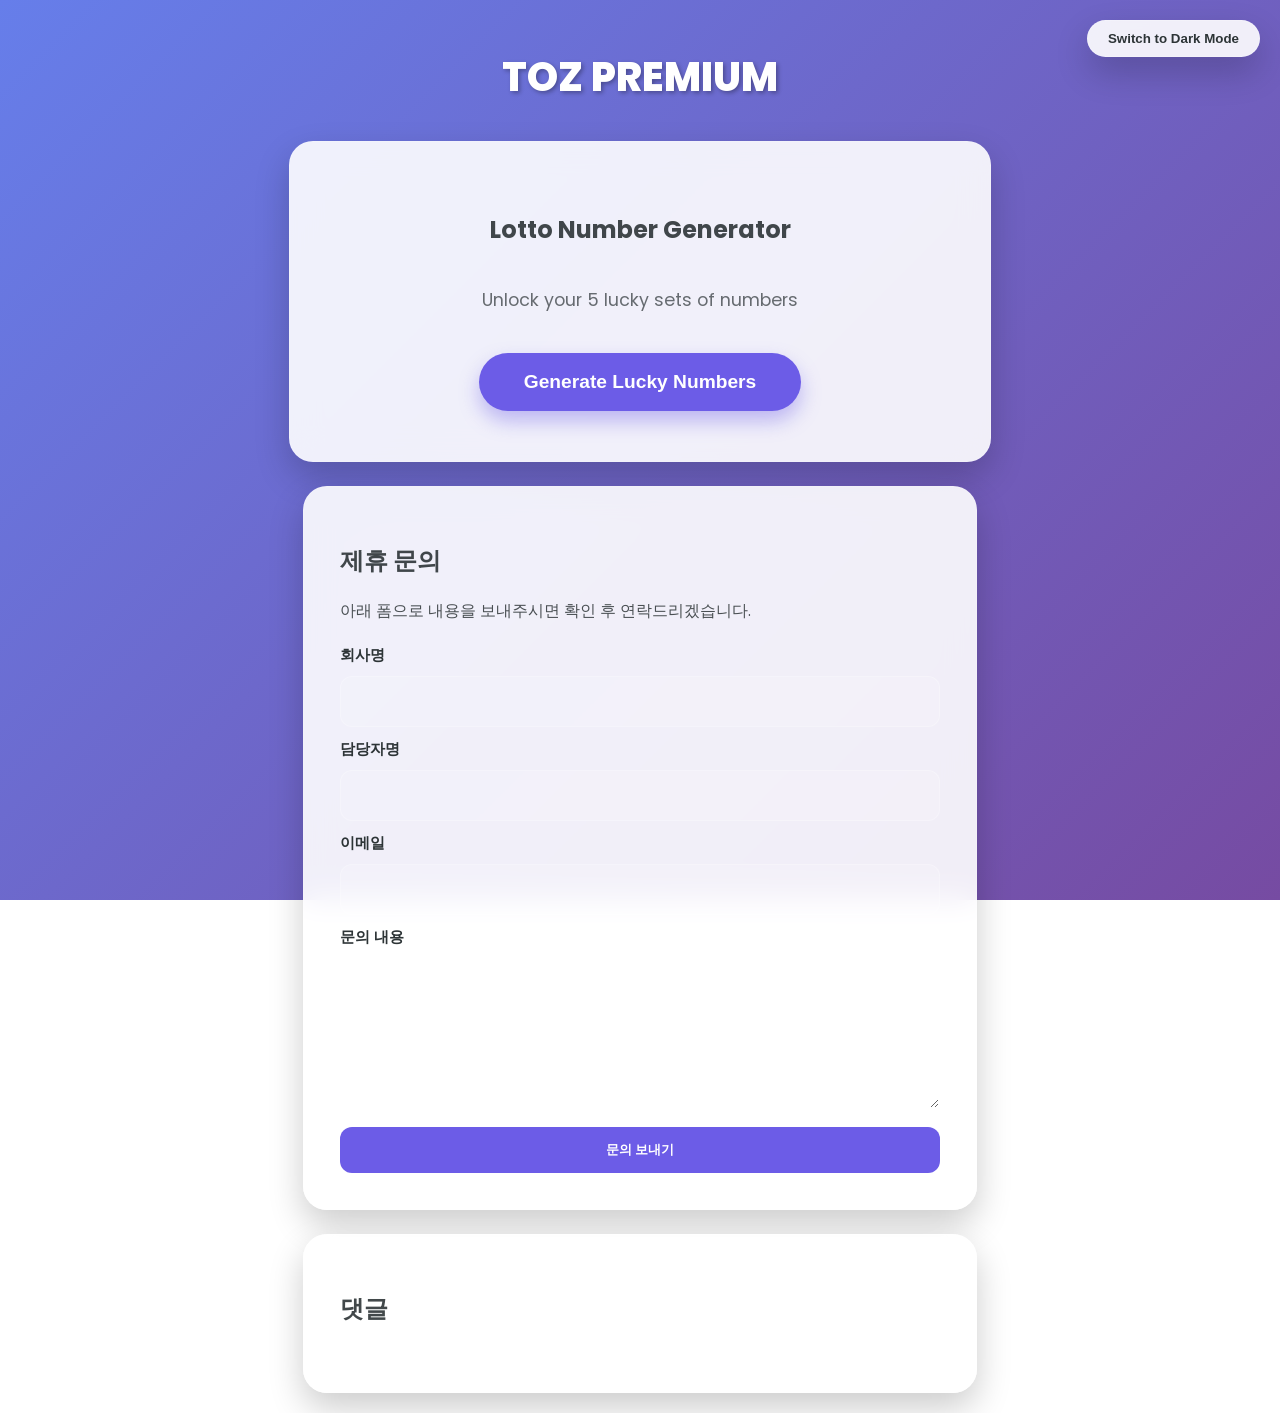
==== index.html @ 19b999ed "Add Disqus comments section to homepage" ====
<!doctype html>
<html lang="ko">
<head>
  <meta charset="UTF-8" />
  <meta name="viewport" content="width=device-width, initial-scale=1.0" />
  <title>Toz Premium Lotto | 제휴 문의</title>
  <link rel="preconnect" href="https://fonts.googleapis.com">
  <link rel="preconnect" href="https://fonts.gstatic.com" crossorigin>
  <link href="https://fonts.googleapis.com/css2?family=Poppins:wght@300;400;600;800&display=swap" rel="stylesheet">
  <link href="style.css" rel="stylesheet">
</head>
<body>
  <h1>TOZ PREMIUM</h1>
  
  <div class="controls">
    <button id="theme-toggle">Switch Mode</button>
  </div>

  <div class="lotto-container">
    <h2>Lotto Number Generator</h2>
    <div id="lotto-results" class="results-container">
      <span class="placeholder">Unlock your 5 lucky sets of numbers</span>
    </div>
    <button id="generate-lotto">Generate Lucky Numbers</button>
  </div>

  <section class="contact-container">
    <h2>제휴 문의</h2>
    <p class="contact-description">아래 폼으로 내용을 보내주시면 확인 후 연락드리겠습니다.</p>
    <form
      action="https://formspree.io/f/mbdabpjo"
      method="POST"
      class="partner-form"
    >
      <label for="company">회사명</label>
      <input id="company" name="company" type="text" required>

      <label for="name">담당자명</label>
      <input id="name" name="name" type="text" required>

      <label for="email">이메일</label>
      <input id="email" name="email" type="email" required>

      <label for="message">문의 내용</label>
      <textarea id="message" name="message" rows="5" required></textarea>

      <input type="hidden" name="_subject" value="TOZ PREMIUM 제휴 문의">
      <button type="submit" class="submit-btn">문의 보내기</button>
    </form>
  </section>

  <section class="comments-container">
    <h2>댓글</h2>
    <div id="disqus_thread"></div>
    <script>
      /*
      var disqus_config = function () {
        this.page.url = PAGE_URL;
        this.page.identifier = PAGE_IDENTIFIER;
      };
      */
      (function () {
        var d = document, s = d.createElement('script');
        s.src = 'https://toz-project.disqus.com/embed.js';
        s.setAttribute('data-timestamp', +new Date());
        (d.head || d.body).appendChild(s);
      })();
    </script>
    <noscript>
      Please enable JavaScript to view the
      <a href="https://disqus.com/?ref_noscript">comments powered by Disqus.</a>
    </noscript>
  </section>

  <script src="main.js"></script>
</body>
</html>
---- style.css ----
:root {
  --bg-gradient: linear-gradient(135deg, #667eea 0%, #764ba2 100%);
  --text-color: #2d3436;
  --card-bg: rgba(255, 255, 255, 0.9);
  --accent-color: #6c5ce7;
  --shadow: 0 15px 35px rgba(0, 0, 0, 0.2);
  --ball-shadow: inset -4px -4px 10px rgba(0,0,0,0.3), 4px 4px 10px rgba(0,0,0,0.2);
}

[data-theme='dark'] {
  --bg-gradient: linear-gradient(135deg, #0f0c29 0%, #302b63 50%, #24243e 100%);
  --text-color: #f5f6fa;
  --card-bg: rgba(30, 30, 30, 0.8);
  --accent-color: #a29bfe;
  --shadow: 0 15px 35px rgba(0, 0, 0, 0.6);
}

body {
  background: var(--bg-gradient);
  background-attachment: fixed;
  color: var(--text-color);
  font-family: 'Poppins', 'Segoe UI', sans-serif;
  display: flex;
  flex-direction: column;
  align-items: center;
  justify-content: center;
  min-height: 100vh;
  margin: 0;
  padding: 20px;
  transition: all 0.5s ease;
  gap: 24px;
}

.controls {
  position: fixed;
  top: 20px;
  right: 20px;
  z-index: 100;
}

#theme-toggle {
  background: var(--card-bg);
  backdrop-filter: blur(10px);
  border: 1px solid rgba(255,255,255,0.2);
  padding: 10px 20px;
  border-radius: 30px;
  font-weight: 600;
  color: var(--text-color);
  box-shadow: var(--shadow);
}

.lotto-container {
  background: var(--card-bg);
  backdrop-filter: blur(15px);
  padding: 50px;
  border-radius: 24px;
  width: 100%;
  max-width: 600px;
  text-align: center;
  box-shadow: var(--shadow);
  border: 1px solid rgba(255,255,255,0.1);
  transform: translateY(0);
  transition: transform 0.3s ease;
}

.lotto-container:hover {
  transform: translateY(-5px);
}

h1 {
  font-size: 2.5rem;
  font-weight: 800;
  margin-bottom: 10px;
  color: #fff;
  text-shadow: 2px 2px 4px rgba(0,0,0,0.3);
}

h2 {
  font-size: 1.5rem;
  margin-bottom: 30px;
  opacity: 0.9;
}

.results-container {
  display: flex;
  flex-direction: column;
  gap: 20px;
  margin: 40px 0;
}

.numbers-row {
  display: flex;
  gap: 15px;
  justify-content: center;
  padding: 15px;
  background: rgba(255,255,255,0.1);
  border-radius: 100px;
  animation: slideIn 0.6s cubic-bezier(0.23, 1, 0.32, 1);
}

@keyframes slideIn {
  from { opacity: 0; transform: scale(0.8) translateY(20px); }
  to { opacity: 1; transform: scale(1) translateY(0); }
}

.lotto-ball {
  width: 48px;
  height: 48px;
  border-radius: 50%;
  display: flex;
  align-items: center;
  justify-content: center;
  font-weight: 700;
  font-size: 1.2rem;
  color: #fff;
  box-shadow: var(--ball-shadow);
  transition: transform 0.2s ease;
  cursor: default;
}

.lotto-ball:hover {
  transform: scale(1.1) rotate(10deg);
}

#generate-lotto {
  background: var(--accent-color);
  color: white;
  border: none;
  padding: 18px 45px;
  font-size: 1.2rem;
  font-weight: 700;
  border-radius: 50px;
  box-shadow: 0 10px 20px rgba(108, 92, 231, 0.4);
}

#generate-lotto:hover {
  filter: brightness(1.1);
  box-shadow: 0 15px 30px rgba(108, 92, 231, 0.6);
}

.placeholder {
  font-size: 1.1rem;
  opacity: 0.7;
}

.contact-container {
  background: var(--card-bg);
  backdrop-filter: blur(15px);
  padding: 36px;
  border-radius: 24px;
  width: 100%;
  max-width: 600px;
  box-shadow: var(--shadow);
  border: 1px solid rgba(255, 255, 255, 0.1);
}

.comments-container {
  background: var(--card-bg);
  backdrop-filter: blur(15px);
  padding: 36px;
  border-radius: 24px;
  width: 100%;
  max-width: 600px;
  box-shadow: var(--shadow);
  border: 1px solid rgba(255, 255, 255, 0.1);
}

.contact-description {
  margin: -10px 0 20px;
  opacity: 0.85;
}

.partner-form {
  display: flex;
  flex-direction: column;
  gap: 10px;
}

.partner-form label {
  font-size: 0.95rem;
  font-weight: 600;
  text-align: left;
}

.partner-form input,
.partner-form textarea {
  width: 100%;
  box-sizing: border-box;
  border: 1px solid rgba(255, 255, 255, 0.25);
  background: rgba(255, 255, 255, 0.12);
  color: var(--text-color);
  border-radius: 12px;
  padding: 12px 14px;
  font: inherit;
}

.partner-form input:focus,
.partner-form textarea:focus {
  outline: 2px solid var(--accent-color);
  outline-offset: 2px;
}

.submit-btn {
  margin-top: 8px;
  background: var(--accent-color);
  color: #fff;
  border: none;
  border-radius: 12px;
  font-weight: 700;
  padding: 14px 18px;
}

.submit-btn:hover {
  filter: brightness(1.08);
}

@media (max-width: 640px) {
  .lotto-container,
  .contact-container,
  .comments-container {
    padding: 24px;
  }

  .numbers-row {
    gap: 8px;
    padding: 10px;
  }

  .lotto-ball {
    width: 38px;
    height: 38px;
    font-size: 1rem;
  }
}
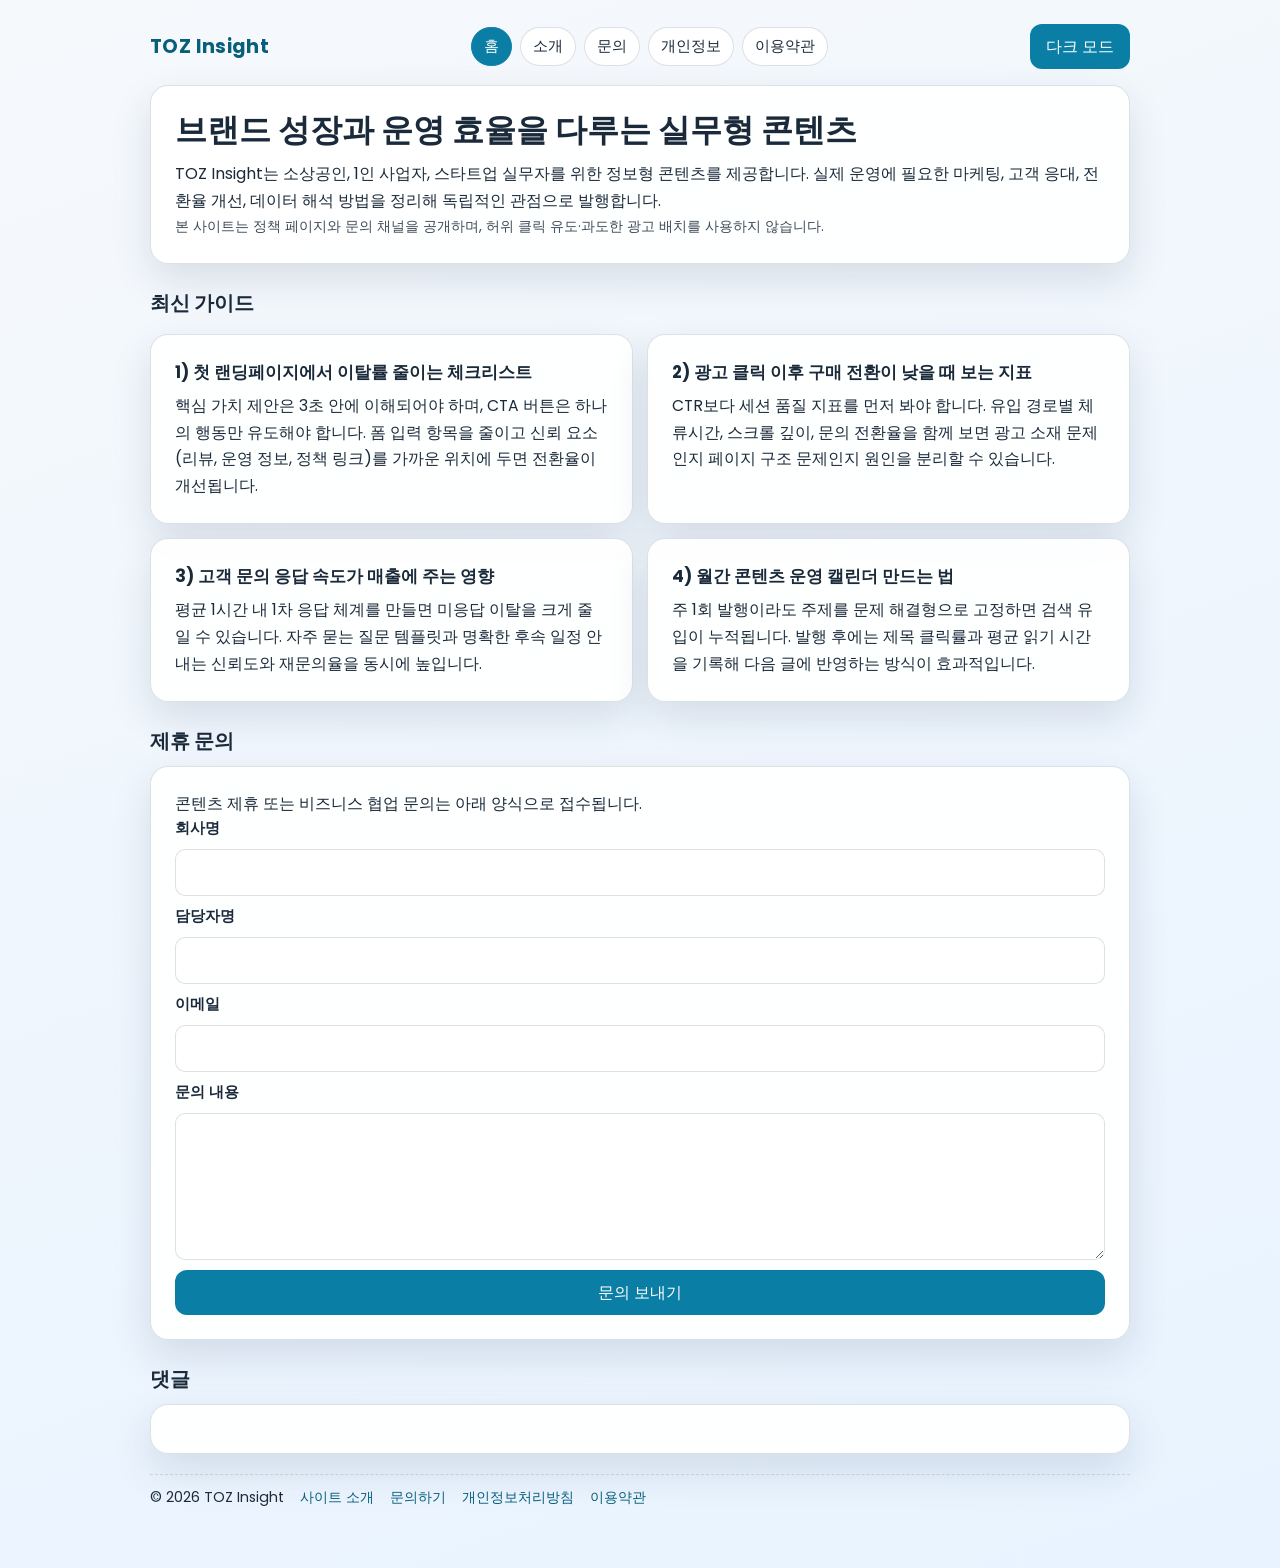
==== commit f995a67b: "Restructure site for AdSense readiness" ====
--- a/index.html
+++ b/index.html
@@ -3,74 +3,117 @@
 <head>
   <meta charset="UTF-8" />
   <meta name="viewport" content="width=device-width, initial-scale=1.0" />
-  <title>Toz Premium Lotto | 제휴 문의</title>
-  <link rel="preconnect" href="https://fonts.googleapis.com">
-  <link rel="preconnect" href="https://fonts.gstatic.com" crossorigin>
-  <link href="https://fonts.googleapis.com/css2?family=Poppins:wght@300;400;600;800&display=swap" rel="stylesheet">
-  <link href="style.css" rel="stylesheet">
+  <title>TOZ Insight | 비즈니스 성장 가이드</title>
+  <meta name="description" content="광고 심사 친화형 정보 콘텐츠, 제휴 문의, 독자 댓글을 제공하는 TOZ Insight 공식 페이지입니다." />
+  <link rel="preconnect" href="https://fonts.googleapis.com" />
+  <link rel="preconnect" href="https://fonts.gstatic.com" crossorigin />
+  <link href="https://fonts.googleapis.com/css2?family=Poppins:wght@300;400;600;700&display=swap" rel="stylesheet" />
+  <link href="style.css" rel="stylesheet" />
 </head>
 <body>
-  <h1>TOZ PREMIUM</h1>
-  
-  <div class="controls">
-    <button id="theme-toggle">Switch Mode</button>
-  </div>
+  <main class="page">
+    <header class="topbar">
+      <div class="brand">TOZ Insight</div>
+      <nav>
+        <a href="index.html">홈</a>
+        <a href="about.html">소개</a>
+        <a href="contact.html">문의</a>
+        <a href="privacy.html">개인정보</a>
+        <a href="terms.html">이용약관</a>
+      </nav>
+      <button id="theme-toggle" type="button">다크 모드</button>
+    </header>
 
-  <div class="lotto-container">
-    <h2>Lotto Number Generator</h2>
-    <div id="lotto-results" class="results-container">
-      <span class="placeholder">Unlock your 5 lucky sets of numbers</span>
-    </div>
-    <button id="generate-lotto">Generate Lucky Numbers</button>
-  </div>
+    <section class="card hero">
+      <h1>브랜드 성장과 운영 효율을 다루는 실무형 콘텐츠</h1>
+      <p>
+        TOZ Insight는 소상공인, 1인 사업자, 스타트업 실무자를 위한 정보형 콘텐츠를 제공합니다.
+        실제 운영에 필요한 마케팅, 고객 응대, 전환율 개선, 데이터 해석 방법을 정리해 독립적인 관점으로 발행합니다.
+      </p>
+      <p class="notice">
+        본 사이트는 정책 페이지와 문의 채널을 공개하며, 허위 클릭 유도·과도한 광고 배치를 사용하지 않습니다.
+      </p>
+    </section>
 
-  <section class="contact-container">
-    <h2>제휴 문의</h2>
-    <p class="contact-description">아래 폼으로 내용을 보내주시면 확인 후 연락드리겠습니다.</p>
-    <form
-      action="https://formspree.io/f/mbdabpjo"
-      method="POST"
-      class="partner-form"
-    >
-      <label for="company">회사명</label>
-      <input id="company" name="company" type="text" required>
+    <h2 class="section-title">최신 가이드</h2>
+    <section class="grid">
+      <article class="card article">
+        <h2>1) 첫 랜딩페이지에서 이탈률 줄이는 체크리스트</h2>
+        <p>
+          핵심 가치 제안은 3초 안에 이해되어야 하며, CTA 버튼은 하나의 행동만 유도해야 합니다.
+          폼 입력 항목을 줄이고 신뢰 요소(리뷰, 운영 정보, 정책 링크)를 가까운 위치에 두면 전환율이 개선됩니다.
+        </p>
+      </article>
+      <article class="card article">
+        <h2>2) 광고 클릭 이후 구매 전환이 낮을 때 보는 지표</h2>
+        <p>
+          CTR보다 세션 품질 지표를 먼저 봐야 합니다. 유입 경로별 체류시간, 스크롤 깊이, 문의 전환율을 함께 보면
+          광고 소재 문제인지 페이지 구조 문제인지 원인을 분리할 수 있습니다.
+        </p>
+      </article>
+      <article class="card article">
+        <h2>3) 고객 문의 응답 속도가 매출에 주는 영향</h2>
+        <p>
+          평균 1시간 내 1차 응답 체계를 만들면 미응답 이탈을 크게 줄일 수 있습니다.
+          자주 묻는 질문 템플릿과 명확한 후속 일정 안내는 신뢰도와 재문의율을 동시에 높입니다.
+        </p>
+      </article>
+      <article class="card article">
+        <h2>4) 월간 콘텐츠 운영 캘린더 만드는 법</h2>
+        <p>
+          주 1회 발행이라도 주제를 문제 해결형으로 고정하면 검색 유입이 누적됩니다.
+          발행 후에는 제목 클릭률과 평균 읽기 시간을 기록해 다음 글에 반영하는 방식이 효과적입니다.
+        </p>
+      </article>
+    </section>
 
-      <label for="name">담당자명</label>
-      <input id="name" name="name" type="text" required>
+    <h2 class="section-title">제휴 문의</h2>
+    <section class="card">
+      <p class="copy">콘텐츠 제휴 또는 비즈니스 협업 문의는 아래 양식으로 접수됩니다.</p>
+      <form action="https://formspree.io/f/mbdabpjo" method="POST">
+        <label for="company">회사명</label>
+        <input id="company" name="company" type="text" required />
 
-      <label for="email">이메일</label>
-      <input id="email" name="email" type="email" required>
+        <label for="name">담당자명</label>
+        <input id="name" name="name" type="text" required />
 
-      <label for="message">문의 내용</label>
-      <textarea id="message" name="message" rows="5" required></textarea>
+        <label for="email">이메일</label>
+        <input id="email" name="email" type="email" required />
 
-      <input type="hidden" name="_subject" value="TOZ PREMIUM 제휴 문의">
-      <button type="submit" class="submit-btn">문의 보내기</button>
-    </form>
-  </section>
+        <label for="message">문의 내용</label>
+        <textarea id="message" name="message" rows="5" required></textarea>
 
-  <section class="comments-container">
-    <h2>댓글</h2>
-    <div id="disqus_thread"></div>
-    <script>
-      /*
-      var disqus_config = function () {
-        this.page.url = PAGE_URL;
-        this.page.identifier = PAGE_IDENTIFIER;
-      };
-      */
-      (function () {
-        var d = document, s = d.createElement('script');
-        s.src = 'https://toz-project.disqus.com/embed.js';
-        s.setAttribute('data-timestamp', +new Date());
-        (d.head || d.body).appendChild(s);
-      })();
-    </script>
-    <noscript>
-      Please enable JavaScript to view the
-      <a href="https://disqus.com/?ref_noscript">comments powered by Disqus.</a>
-    </noscript>
-  </section>
+        <input type="hidden" name="_subject" value="TOZ Insight 제휴 문의" />
+        <button type="submit">문의 보내기</button>
+      </form>
+    </section>
+
+    <h2 class="section-title">댓글</h2>
+    <section class="card">
+      <div id="disqus_thread"></div>
+      <script>
+        (function () {
+          var d = document;
+          var s = d.createElement('script');
+          s.src = 'https://toz-project.disqus.com/embed.js';
+          s.setAttribute('data-timestamp', +new Date());
+          (d.head || d.body).appendChild(s);
+        })();
+      </script>
+      <noscript>
+        Please enable JavaScript to view the
+        <a href="https://disqus.com/?ref_noscript">comments powered by Disqus.</a>
+      </noscript>
+    </section>
+
+    <footer class="footer">
+      <span>© 2026 TOZ Insight</span>
+      <a href="about.html">사이트 소개</a>
+      <a href="contact.html">문의하기</a>
+      <a href="privacy.html">개인정보처리방침</a>
+      <a href="terms.html">이용약관</a>
+    </footer>
+  </main>
 
   <script src="main.js"></script>
 </body>
--- a/style.css
+++ b/style.css
@@ -1,234 +1,210 @@
 :root {
-  --bg-gradient: linear-gradient(135deg, #667eea 0%, #764ba2 100%);
-  --text-color: #2d3436;
-  --card-bg: rgba(255, 255, 255, 0.9);
-  --accent-color: #6c5ce7;
-  --shadow: 0 15px 35px rgba(0, 0, 0, 0.2);
-  --ball-shadow: inset -4px -4px 10px rgba(0,0,0,0.3), 4px 4px 10px rgba(0,0,0,0.2);
+  --bg: linear-gradient(160deg, #f6f9fc 0%, #e8f3ff 100%);
+  --bg-dark: linear-gradient(160deg, #0f1d2f 0%, #122840 100%);
+  --text: #1b2a3a;
+  --text-dark: #eaf2ff;
+  --card: rgba(255, 255, 255, 0.92);
+  --card-dark: rgba(10, 20, 36, 0.86);
+  --border: rgba(20, 48, 82, 0.14);
+  --border-dark: rgba(180, 210, 255, 0.16);
+  --primary: #0a7ea4;
+  --primary-strong: #085f7b;
+  --shadow: 0 16px 40px rgba(20, 40, 70, 0.12);
 }
 
 [data-theme='dark'] {
-  --bg-gradient: linear-gradient(135deg, #0f0c29 0%, #302b63 50%, #24243e 100%);
-  --text-color: #f5f6fa;
-  --card-bg: rgba(30, 30, 30, 0.8);
-  --accent-color: #a29bfe;
-  --shadow: 0 15px 35px rgba(0, 0, 0, 0.6);
+  --text: var(--text-dark);
+  --card: var(--card-dark);
+  --border: var(--border-dark);
+  --bg: var(--bg-dark);
+  --shadow: 0 18px 42px rgba(0, 0, 0, 0.45);
+}
+
+* {
+  box-sizing: border-box;
 }
 
 body {
-  background: var(--bg-gradient);
-  background-attachment: fixed;
-  color: var(--text-color);
-  font-family: 'Poppins', 'Segoe UI', sans-serif;
-  display: flex;
-  flex-direction: column;
-  align-items: center;
-  justify-content: center;
+  margin: 0;
+  font-family: 'Poppins', 'Noto Sans KR', sans-serif;
+  color: var(--text);
+  background: var(--bg);
   min-height: 100vh;
-  margin: 0;
-  padding: 20px;
-  transition: all 0.5s ease;
-  gap: 24px;
-}
-
-.controls {
-  position: fixed;
-  top: 20px;
-  right: 20px;
-  z-index: 100;
-}
-
-#theme-toggle {
-  background: var(--card-bg);
-  backdrop-filter: blur(10px);
-  border: 1px solid rgba(255,255,255,0.2);
-  padding: 10px 20px;
-  border-radius: 30px;
-  font-weight: 600;
-  color: var(--text-color);
-  box-shadow: var(--shadow);
-}
-
-.lotto-container {
-  background: var(--card-bg);
-  backdrop-filter: blur(15px);
-  padding: 50px;
-  border-radius: 24px;
-  width: 100%;
-  max-width: 600px;
-  text-align: center;
-  box-shadow: var(--shadow);
-  border: 1px solid rgba(255,255,255,0.1);
-  transform: translateY(0);
-  transition: transform 0.3s ease;
-}
-
-.lotto-container:hover {
-  transform: translateY(-5px);
-}
-
-h1 {
-  font-size: 2.5rem;
-  font-weight: 800;
-  margin-bottom: 10px;
-  color: #fff;
-  text-shadow: 2px 2px 4px rgba(0,0,0,0.3);
-}
-
-h2 {
-  font-size: 1.5rem;
-  margin-bottom: 30px;
-  opacity: 0.9;
-}
-
-.results-container {
-  display: flex;
-  flex-direction: column;
-  gap: 20px;
-  margin: 40px 0;
-}
-
-.numbers-row {
-  display: flex;
-  gap: 15px;
-  justify-content: center;
-  padding: 15px;
-  background: rgba(255,255,255,0.1);
-  border-radius: 100px;
-  animation: slideIn 0.6s cubic-bezier(0.23, 1, 0.32, 1);
-}
-
-@keyframes slideIn {
-  from { opacity: 0; transform: scale(0.8) translateY(20px); }
-  to { opacity: 1; transform: scale(1) translateY(0); }
-}
-
-.lotto-ball {
-  width: 48px;
-  height: 48px;
-  border-radius: 50%;
+}
+
+.page {
+  width: min(980px, 100% - 32px);
+  margin: 24px auto 60px;
+}
+
+.topbar {
   display: flex;
   align-items: center;
-  justify-content: center;
-  font-weight: 700;
-  font-size: 1.2rem;
-  color: #fff;
-  box-shadow: var(--ball-shadow);
-  transition: transform 0.2s ease;
-  cursor: default;
-}
-
-.lotto-ball:hover {
-  transform: scale(1.1) rotate(10deg);
-}
-
-#generate-lotto {
-  background: var(--accent-color);
-  color: white;
-  border: none;
-  padding: 18px 45px;
+  justify-content: space-between;
+  gap: 12px;
+  margin-bottom: 16px;
+}
+
+.brand {
   font-size: 1.2rem;
   font-weight: 700;
-  border-radius: 50px;
-  box-shadow: 0 10px 20px rgba(108, 92, 231, 0.4);
-}
-
-#generate-lotto:hover {
-  filter: brightness(1.1);
-  box-shadow: 0 15px 30px rgba(108, 92, 231, 0.6);
-}
-
-.placeholder {
-  font-size: 1.1rem;
-  opacity: 0.7;
-}
-
-.contact-container {
-  background: var(--card-bg);
-  backdrop-filter: blur(15px);
-  padding: 36px;
-  border-radius: 24px;
+  letter-spacing: 0.02em;
+  color: var(--primary-strong);
+}
+
+nav {
+  display: flex;
+  flex-wrap: wrap;
+  gap: 8px;
+}
+
+nav a {
+  text-decoration: none;
+  color: var(--text);
+  padding: 8px 12px;
+  border: 1px solid var(--border);
+  border-radius: 999px;
+  background: var(--card);
+  font-size: 0.92rem;
+}
+
+nav a.active {
+  border-color: var(--primary);
+  color: #fff;
+  background: var(--primary);
+}
+
+button,
+.btn {
+  background: var(--primary);
+  color: #fff;
+  border: 0;
+  border-radius: 12px;
+  padding: 10px 16px;
+  font: inherit;
+  cursor: pointer;
+}
+
+button:hover,
+.btn:hover {
+  background: var(--primary-strong);
+}
+
+.card {
+  background: var(--card);
+  border: 1px solid var(--border);
+  border-radius: 18px;
+  padding: 24px;
+  box-shadow: var(--shadow);
+}
+
+.hero {
+  margin-bottom: 16px;
+}
+
+.hero h1 {
+  margin: 0 0 10px;
+  font-size: 2rem;
+  line-height: 1.25;
+}
+
+.hero p {
+  margin: 0;
+  line-height: 1.7;
+}
+
+.grid {
+  display: grid;
+  grid-template-columns: repeat(2, minmax(0, 1fr));
+  gap: 14px;
+  margin: 16px 0;
+}
+
+.article h2 {
+  margin: 0 0 8px;
+  font-size: 1.05rem;
+}
+
+.article p,
+.copy {
+  margin: 0;
+  line-height: 1.7;
+  font-size: 0.98rem;
+}
+
+.notice {
+  margin-top: 16px;
+  font-size: 0.9rem;
+  opacity: 0.84;
+}
+
+.section-title {
+  margin: 24px 0 10px;
+  font-size: 1.25rem;
+}
+
+form {
+  display: grid;
+  gap: 10px;
+}
+
+label {
+  font-size: 0.92rem;
+  font-weight: 600;
+}
+
+input,
+textarea {
   width: 100%;
-  max-width: 600px;
-  box-shadow: var(--shadow);
-  border: 1px solid rgba(255, 255, 255, 0.1);
-}
-
-.comments-container {
-  background: var(--card-bg);
-  backdrop-filter: blur(15px);
-  padding: 36px;
-  border-radius: 24px;
-  width: 100%;
-  max-width: 600px;
-  box-shadow: var(--shadow);
-  border: 1px solid rgba(255, 255, 255, 0.1);
-}
-
-.contact-description {
-  margin: -10px 0 20px;
-  opacity: 0.85;
-}
-
-.partner-form {
+  border: 1px solid var(--border);
+  border-radius: 10px;
+  padding: 10px 12px;
+  background: rgba(255, 255, 255, 0.7);
+  color: inherit;
+  font: inherit;
+}
+
+[data-theme='dark'] input,
+[data-theme='dark'] textarea {
+  background: rgba(12, 25, 44, 0.85);
+}
+
+input:focus,
+textarea:focus {
+  outline: 2px solid color-mix(in srgb, var(--primary) 65%, white 35%);
+  outline-offset: 1px;
+}
+
+.footer {
+  margin-top: 20px;
+  padding-top: 12px;
+  border-top: 1px dashed var(--border);
+  font-size: 0.88rem;
   display: flex;
-  flex-direction: column;
-  gap: 10px;
-}
-
-.partner-form label {
-  font-size: 0.95rem;
-  font-weight: 600;
-  text-align: left;
-}
-
-.partner-form input,
-.partner-form textarea {
-  width: 100%;
-  box-sizing: border-box;
-  border: 1px solid rgba(255, 255, 255, 0.25);
-  background: rgba(255, 255, 255, 0.12);
-  color: var(--text-color);
-  border-radius: 12px;
-  padding: 12px 14px;
-  font: inherit;
-}
-
-.partner-form input:focus,
-.partner-form textarea:focus {
-  outline: 2px solid var(--accent-color);
-  outline-offset: 2px;
-}
-
-.submit-btn {
-  margin-top: 8px;
-  background: var(--accent-color);
-  color: #fff;
-  border: none;
-  border-radius: 12px;
-  font-weight: 700;
-  padding: 14px 18px;
-}
-
-.submit-btn:hover {
-  filter: brightness(1.08);
-}
-
-@media (max-width: 640px) {
-  .lotto-container,
-  .contact-container,
-  .comments-container {
-    padding: 24px;
+  flex-wrap: wrap;
+  gap: 10px 16px;
+}
+
+.footer a {
+  color: var(--primary-strong);
+  text-decoration: none;
+}
+
+.footer a:hover {
+  text-decoration: underline;
+}
+
+@media (max-width: 760px) {
+  .grid {
+    grid-template-columns: 1fr;
   }
 
-  .numbers-row {
-    gap: 8px;
-    padding: 10px;
+  .topbar {
+    align-items: flex-start;
+    flex-direction: column;
   }
 
-  .lotto-ball {
-    width: 38px;
-    height: 38px;
-    font-size: 1rem;
+  .hero h1 {
+    font-size: 1.6rem;
   }
 }
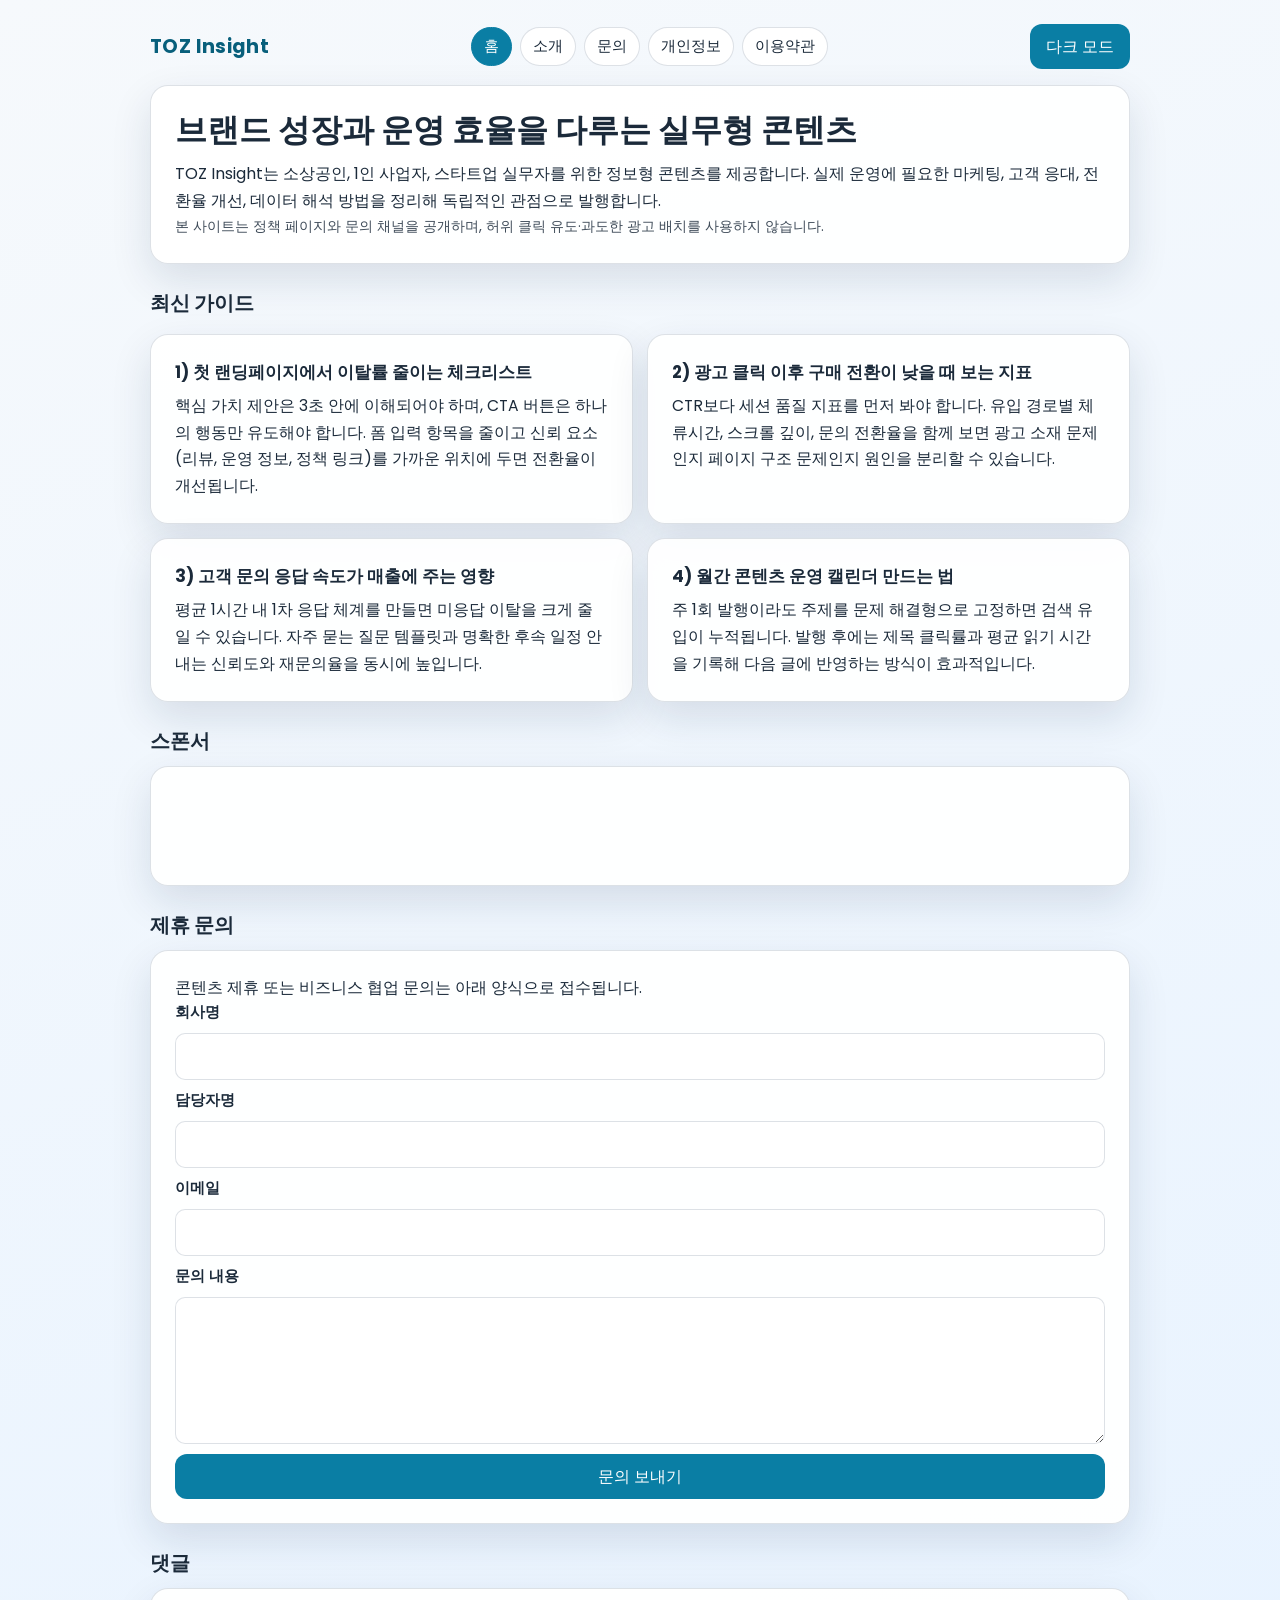
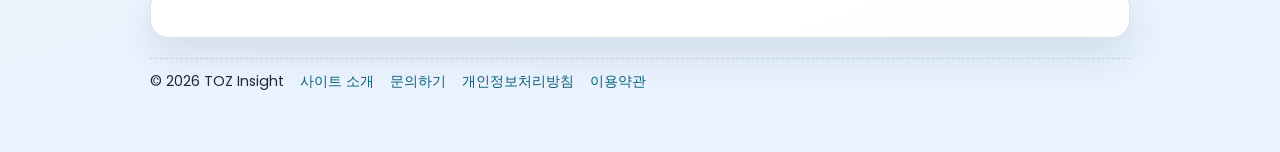
==== commit 6dd174ac: "Add AdSense ad box on homepage" ====
--- a/index.html
+++ b/index.html
@@ -5,6 +5,8 @@
   <meta name="viewport" content="width=device-width, initial-scale=1.0" />
   <title>TOZ Insight | 비즈니스 성장 가이드</title>
   <meta name="description" content="광고 심사 친화형 정보 콘텐츠, 제휴 문의, 독자 댓글을 제공하는 TOZ Insight 공식 페이지입니다." />
+  <meta name="google-adsense-account" content="ca-pub-9788382000229740" />
+  <script async src="https://pagead2.googlesyndication.com/pagead/js/adsbygoogle.js?client=ca-pub-9788382000229740" crossorigin="anonymous"></script>
   <link rel="preconnect" href="https://fonts.googleapis.com" />
   <link rel="preconnect" href="https://fonts.gstatic.com" crossorigin />
   <link href="https://fonts.googleapis.com/css2?family=Poppins:wght@300;400;600;700&display=swap" rel="stylesheet" />
@@ -67,6 +69,18 @@
       </article>
     </section>
 
+    <h2 class="section-title">스폰서</h2>
+    <section class="card ad-card">
+      <ins
+        class="adsbygoogle"
+        style="display:block"
+        data-ad-client="ca-pub-9788382000229740"
+        data-ad-slot="0000000000"
+        data-ad-format="auto"
+        data-full-width-responsive="true"
+      ></ins>
+    </section>
+
     <h2 class="section-title">제휴 문의</h2>
     <section class="card">
       <p class="copy">콘텐츠 제휴 또는 비즈니스 협업 문의는 아래 양식으로 접수됩니다.</p>
--- a/style.css
+++ b/style.css
@@ -143,6 +143,11 @@
   font-size: 1.25rem;
 }
 
+.ad-card {
+  padding: 16px;
+  min-height: 120px;
+}
+
 form {
   display: grid;
   gap: 10px;
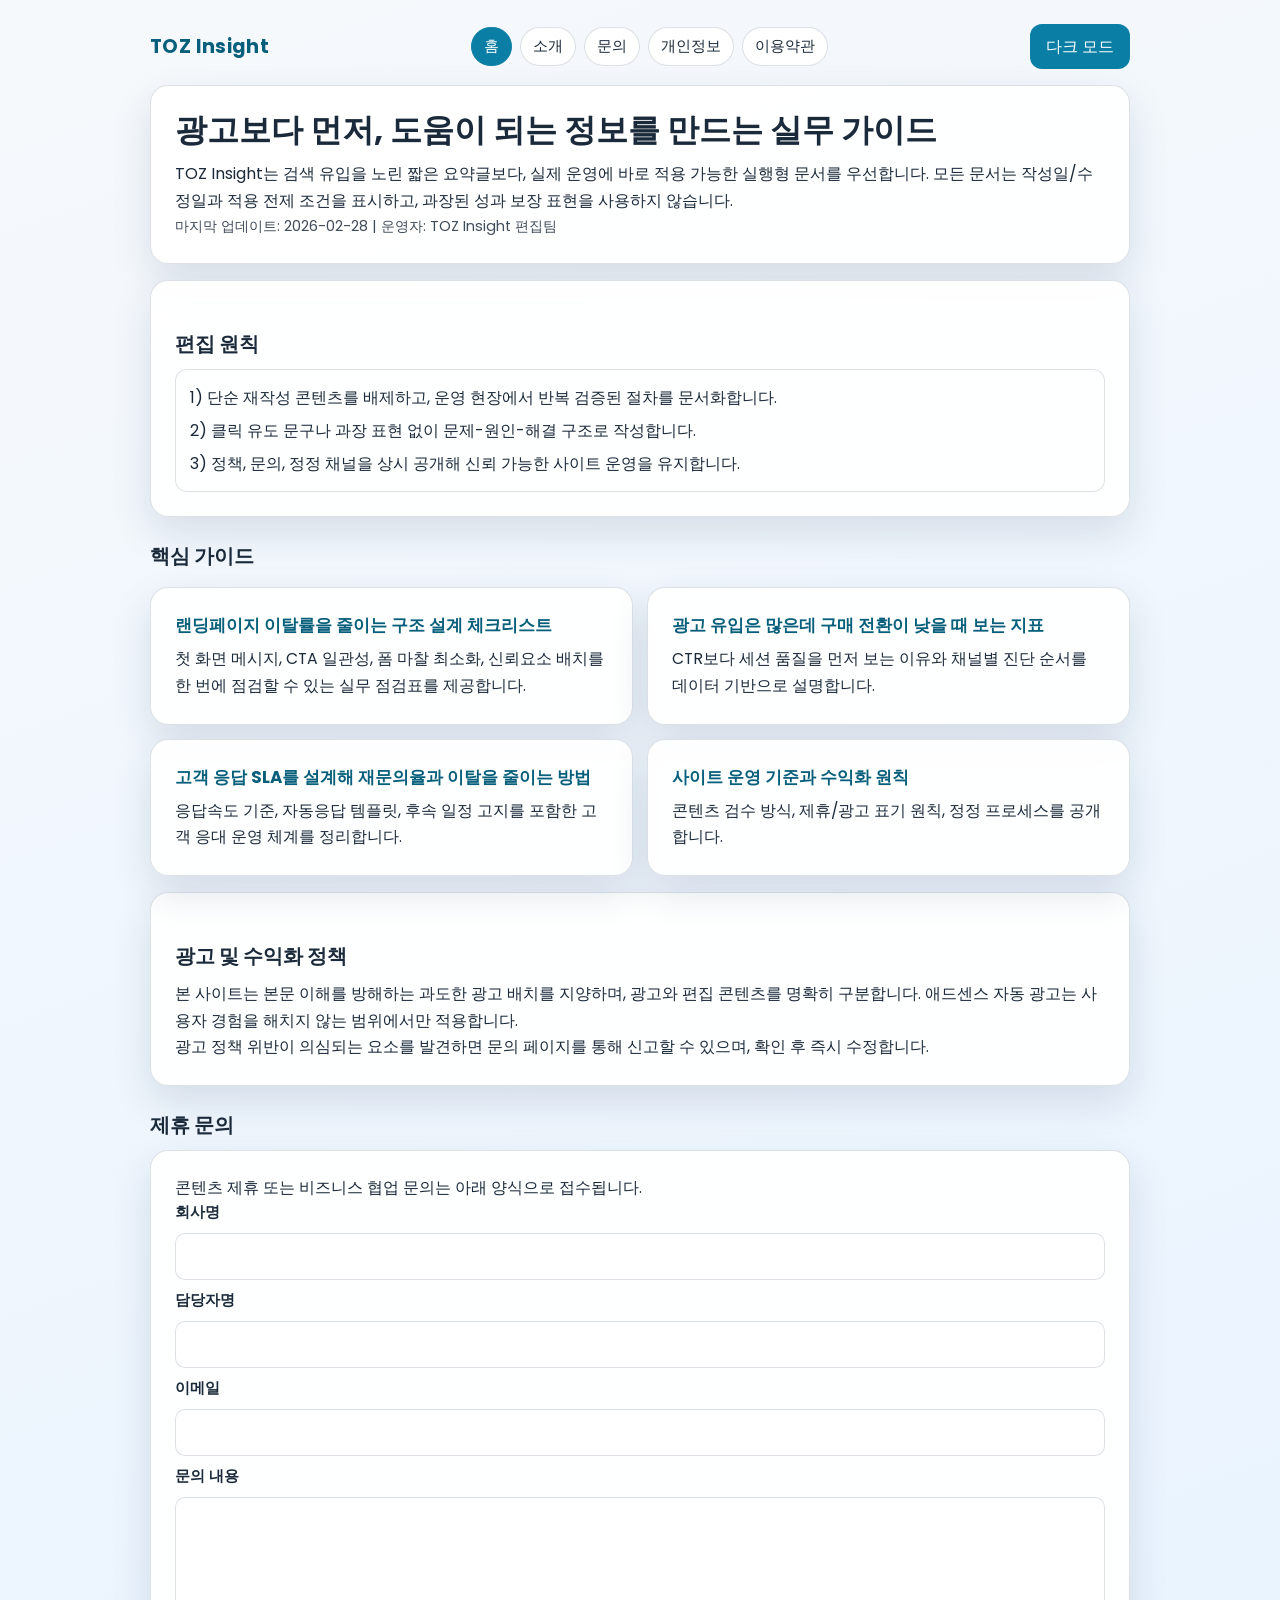
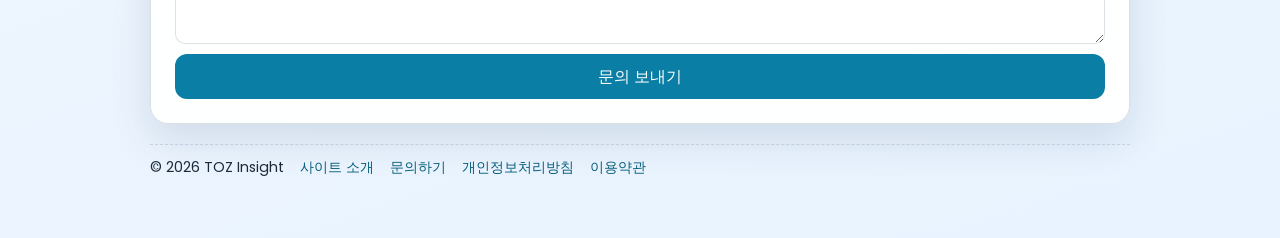
==== commit 5843f92d: "Improve AdSense readiness with high-quality content hub and policy pages" ====
--- a/index.html
+++ b/index.html
@@ -4,7 +4,7 @@
   <meta charset="UTF-8" />
   <meta name="viewport" content="width=device-width, initial-scale=1.0" />
   <title>TOZ Insight | 비즈니스 성장 가이드</title>
-  <meta name="description" content="광고 심사 친화형 정보 콘텐츠, 제휴 문의, 독자 댓글을 제공하는 TOZ Insight 공식 페이지입니다." />
+  <meta name="description" content="소상공인과 1인 사업자를 위한 실무형 비즈니스 가이드. 운영, 전환율, 고객 응대, 콘텐츠 전략을 근거 기반으로 정리합니다." />
   <meta name="google-adsense-account" content="ca-pub-9788382000229740" />
   <script async src="https://pagead2.googlesyndication.com/pagead/js/adsbygoogle.js?client=ca-pub-9788382000229740" crossorigin="anonymous"></script>
   <link rel="preconnect" href="https://fonts.googleapis.com" />
@@ -27,58 +27,62 @@
     </header>
 
     <section class="card hero">
-      <h1>브랜드 성장과 운영 효율을 다루는 실무형 콘텐츠</h1>
+      <h1>광고보다 먼저, 도움이 되는 정보를 만드는 실무 가이드</h1>
       <p>
-        TOZ Insight는 소상공인, 1인 사업자, 스타트업 실무자를 위한 정보형 콘텐츠를 제공합니다.
-        실제 운영에 필요한 마케팅, 고객 응대, 전환율 개선, 데이터 해석 방법을 정리해 독립적인 관점으로 발행합니다.
+        TOZ Insight는 검색 유입을 노린 짧은 요약글보다, 실제 운영에 바로 적용 가능한 실행형 문서를 우선합니다.
+        모든 문서는 작성일/수정일과 적용 전제 조건을 표시하고, 과장된 성과 보장 표현을 사용하지 않습니다.
       </p>
       <p class="notice">
-        본 사이트는 정책 페이지와 문의 채널을 공개하며, 허위 클릭 유도·과도한 광고 배치를 사용하지 않습니다.
+        마지막 업데이트: 2026-02-28 | 운영자: TOZ Insight 편집팀
       </p>
     </section>
 
-    <h2 class="section-title">최신 가이드</h2>
+    <section class="card">
+      <h2 class="section-title">편집 원칙</h2>
+      <div class="list-block">
+        <p>1) 단순 재작성 콘텐츠를 배제하고, 운영 현장에서 반복 검증된 절차를 문서화합니다.</p>
+        <p>2) 클릭 유도 문구나 과장 표현 없이 문제-원인-해결 구조로 작성합니다.</p>
+        <p>3) 정책, 문의, 정정 채널을 상시 공개해 신뢰 가능한 사이트 운영을 유지합니다.</p>
+      </div>
+    </section>
+
+    <h2 class="section-title">핵심 가이드</h2>
     <section class="grid">
       <article class="card article">
-        <h2>1) 첫 랜딩페이지에서 이탈률 줄이는 체크리스트</h2>
+        <h2><a href="guide-landing-conversion.html">랜딩페이지 이탈률을 줄이는 구조 설계 체크리스트</a></h2>
         <p>
-          핵심 가치 제안은 3초 안에 이해되어야 하며, CTA 버튼은 하나의 행동만 유도해야 합니다.
-          폼 입력 항목을 줄이고 신뢰 요소(리뷰, 운영 정보, 정책 링크)를 가까운 위치에 두면 전환율이 개선됩니다.
+          첫 화면 메시지, CTA 일관성, 폼 마찰 최소화, 신뢰요소 배치를 한 번에 점검할 수 있는 실무 점검표를 제공합니다.
         </p>
       </article>
       <article class="card article">
-        <h2>2) 광고 클릭 이후 구매 전환이 낮을 때 보는 지표</h2>
+        <h2><a href="guide-ad-traffic-quality.html">광고 유입은 많은데 구매 전환이 낮을 때 보는 지표</a></h2>
         <p>
-          CTR보다 세션 품질 지표를 먼저 봐야 합니다. 유입 경로별 체류시간, 스크롤 깊이, 문의 전환율을 함께 보면
-          광고 소재 문제인지 페이지 구조 문제인지 원인을 분리할 수 있습니다.
+          CTR보다 세션 품질을 먼저 보는 이유와 채널별 진단 순서를 데이터 기반으로 설명합니다.
         </p>
       </article>
       <article class="card article">
-        <h2>3) 고객 문의 응답 속도가 매출에 주는 영향</h2>
+        <h2><a href="guide-customer-response-sla.html">고객 응답 SLA를 설계해 재문의율과 이탈을 줄이는 방법</a></h2>
         <p>
-          평균 1시간 내 1차 응답 체계를 만들면 미응답 이탈을 크게 줄일 수 있습니다.
-          자주 묻는 질문 템플릿과 명확한 후속 일정 안내는 신뢰도와 재문의율을 동시에 높입니다.
+          응답속도 기준, 자동응답 템플릿, 후속 일정 고지를 포함한 고객 응대 운영 체계를 정리합니다.
         </p>
       </article>
       <article class="card article">
-        <h2>4) 월간 콘텐츠 운영 캘린더 만드는 법</h2>
+        <h2><a href="about.html">사이트 운영 기준과 수익화 원칙</a></h2>
         <p>
-          주 1회 발행이라도 주제를 문제 해결형으로 고정하면 검색 유입이 누적됩니다.
-          발행 후에는 제목 클릭률과 평균 읽기 시간을 기록해 다음 글에 반영하는 방식이 효과적입니다.
+          콘텐츠 검수 방식, 제휴/광고 표기 원칙, 정정 프로세스를 공개합니다.
         </p>
       </article>
     </section>
 
-    <h2 class="section-title">스폰서</h2>
-    <section class="card ad-card">
-      <ins
-        class="adsbygoogle"
-        style="display:block"
-        data-ad-client="ca-pub-9788382000229740"
-        data-ad-slot="0000000000"
-        data-ad-format="auto"
-        data-full-width-responsive="true"
-      ></ins>
+    <section class="card">
+      <h2 class="section-title">광고 및 수익화 정책</h2>
+      <p class="copy">
+        본 사이트는 본문 이해를 방해하는 과도한 광고 배치를 지양하며, 광고와 편집 콘텐츠를 명확히 구분합니다.
+        애드센스 자동 광고는 사용자 경험을 해치지 않는 범위에서만 적용합니다.
+      </p>
+      <p class="copy">
+        광고 정책 위반이 의심되는 요소를 발견하면 문의 페이지를 통해 신고할 수 있으며, 확인 후 즉시 수정합니다.
+      </p>
     </section>
 
     <h2 class="section-title">제휴 문의</h2>
@@ -102,24 +106,6 @@
       </form>
     </section>
 
-    <h2 class="section-title">댓글</h2>
-    <section class="card">
-      <div id="disqus_thread"></div>
-      <script>
-        (function () {
-          var d = document;
-          var s = d.createElement('script');
-          s.src = 'https://toz-project.disqus.com/embed.js';
-          s.setAttribute('data-timestamp', +new Date());
-          (d.head || d.body).appendChild(s);
-        })();
-      </script>
-      <noscript>
-        Please enable JavaScript to view the
-        <a href="https://disqus.com/?ref_noscript">comments powered by Disqus.</a>
-      </noscript>
-    </section>
-
     <footer class="footer">
       <span>© 2026 TOZ Insight</span>
       <a href="about.html">사이트 소개</a>
--- a/style.css
+++ b/style.css
@@ -125,6 +125,15 @@
   font-size: 1.05rem;
 }
 
+.article h2 a {
+  color: var(--primary-strong);
+  text-decoration: none;
+}
+
+.article h2 a:hover {
+  text-decoration: underline;
+}
+
 .article p,
 .copy {
   margin: 0;
@@ -170,14 +179,72 @@
 }
 
 [data-theme='dark'] input,
+[data-theme='dark'] select,
 [data-theme='dark'] textarea {
   background: rgba(12, 25, 44, 0.85);
 }
 
 input:focus,
+select:focus,
 textarea:focus {
   outline: 2px solid color-mix(in srgb, var(--primary) 65%, white 35%);
   outline-offset: 1px;
+}
+
+select {
+  width: 100%;
+  border: 1px solid var(--border);
+  border-radius: 10px;
+  padding: 10px 12px;
+  background: rgba(255, 255, 255, 0.7);
+  color: inherit;
+  font: inherit;
+}
+
+.doc h1 {
+  margin: 0 0 10px;
+  font-size: 1.8rem;
+}
+
+.doc h2 {
+  margin: 20px 0 8px;
+  font-size: 1.16rem;
+}
+
+.doc-meta {
+  margin: 0 0 8px;
+  font-size: 0.86rem;
+  opacity: 0.8;
+}
+
+.list-block {
+  margin-top: 10px;
+  padding: 14px;
+  border-radius: 12px;
+  border: 1px solid var(--border);
+  background: rgba(255, 255, 255, 0.45);
+}
+
+.list-block p {
+  margin: 0;
+  line-height: 1.7;
+}
+
+.list-block p + p {
+  margin-top: 6px;
+}
+
+.highlight {
+  margin-top: 10px;
+  padding: 14px;
+  border-left: 4px solid var(--primary);
+  border-radius: 10px;
+  background: rgba(10, 126, 164, 0.08);
+  line-height: 1.65;
+}
+
+.doc a {
+  color: var(--primary-strong);
 }
 
 .footer {
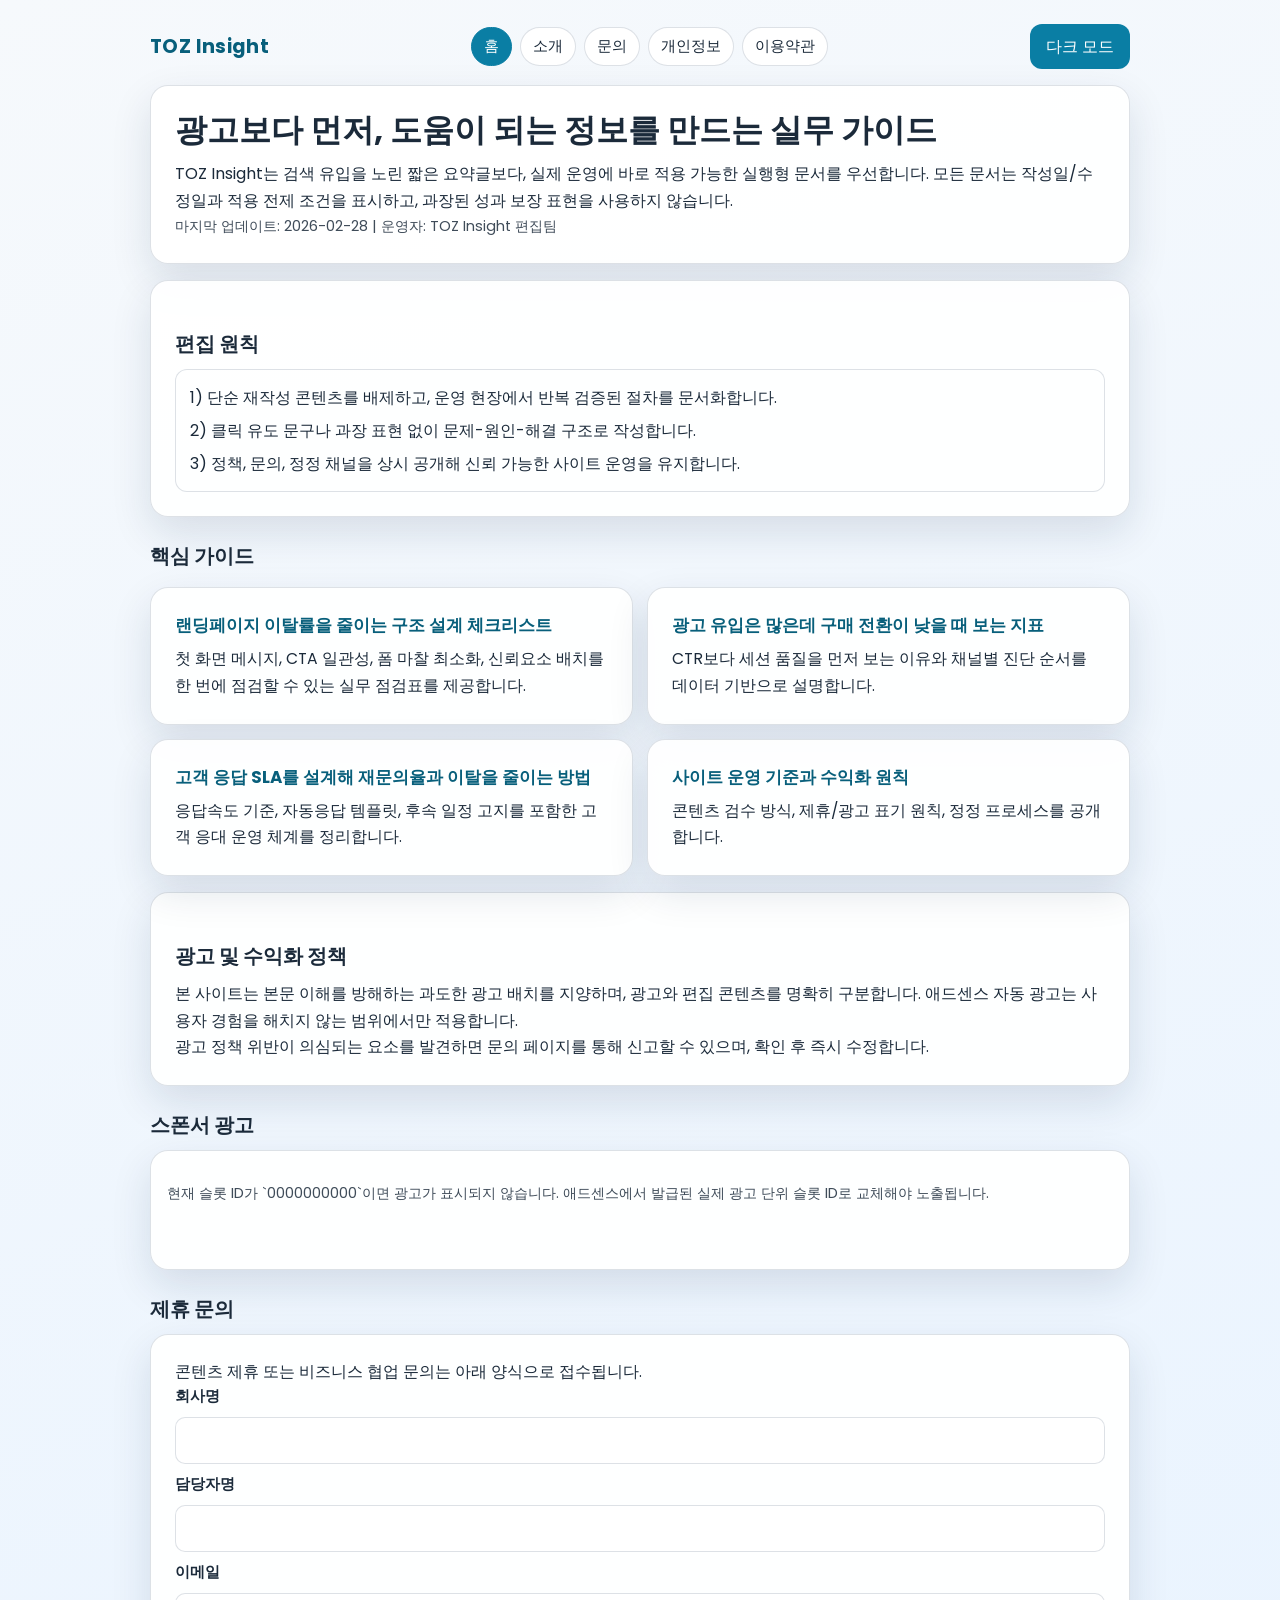
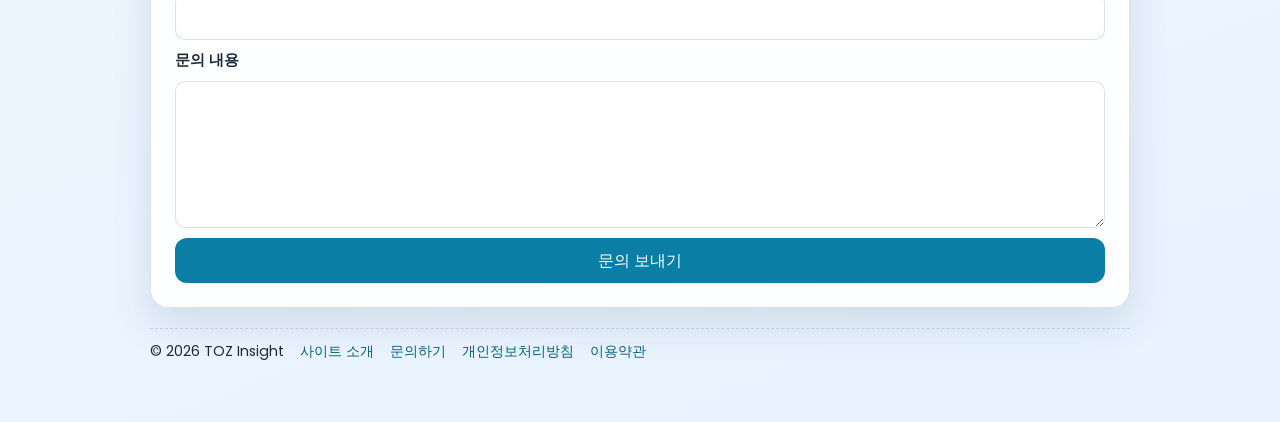
==== commit 188a328f: "Restore homepage AdSense ad unit section" ====
--- a/index.html
+++ b/index.html
@@ -85,6 +85,21 @@
       </p>
     </section>
 
+    <h2 class="section-title">스폰서 광고</h2>
+    <section class="card ad-card">
+      <ins
+        class="adsbygoogle"
+        style="display:block"
+        data-ad-client="ca-pub-9788382000229740"
+        data-ad-slot="0000000000"
+        data-ad-format="auto"
+        data-full-width-responsive="true"
+      ></ins>
+      <p class="notice">
+        현재 슬롯 ID가 `0000000000`이면 광고가 표시되지 않습니다. 애드센스에서 발급된 실제 광고 단위 슬롯 ID로 교체해야 노출됩니다.
+      </p>
+    </section>
+
     <h2 class="section-title">제휴 문의</h2>
     <section class="card">
       <p class="copy">콘텐츠 제휴 또는 비즈니스 협업 문의는 아래 양식으로 접수됩니다.</p>
